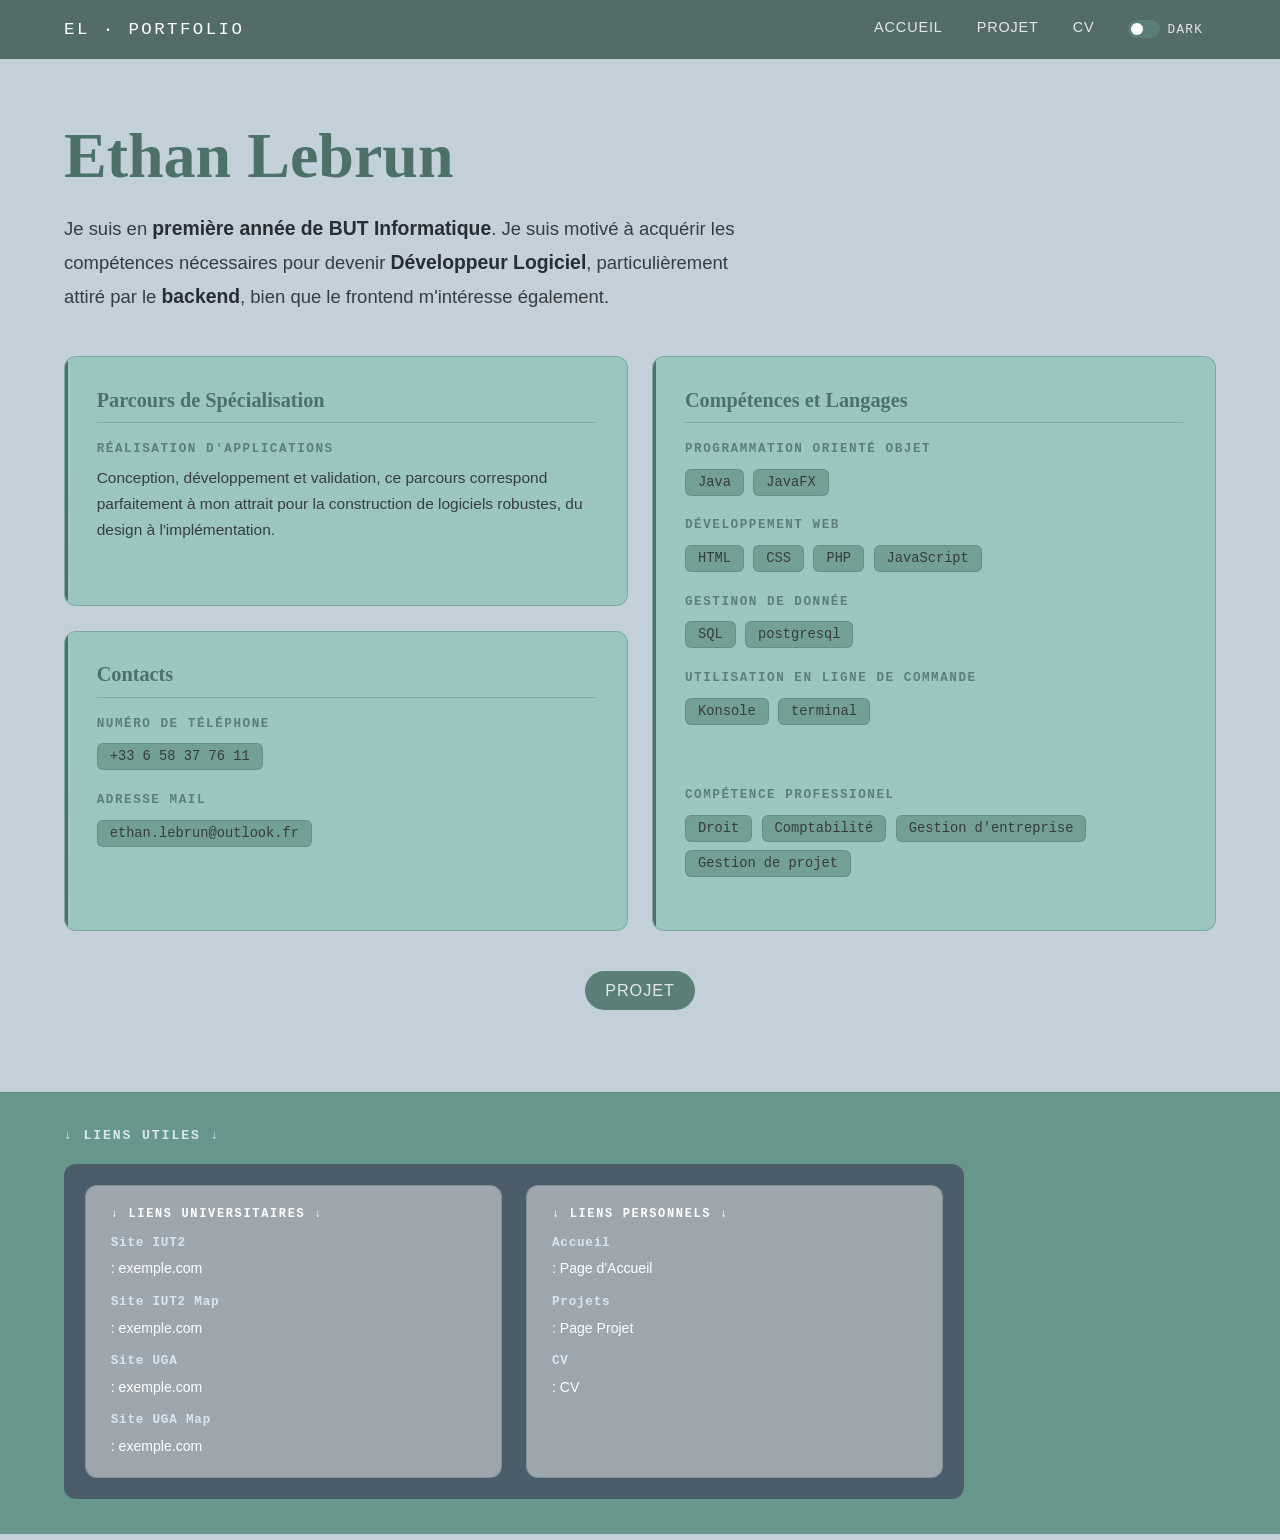
==== index.html @ 70934e42 "Rename Index.html to index.html" ====
<!DOCTYPE html>
<html lang="fr">
<head>
  <meta charset="UTF-8">
  <meta name="viewport" content="width=device-width, initial-scale=1.0">
  <title>Portfolio de Ethan Lebrun</title>
  <link rel="stylesheet" href="style.css">
</head>

<body>

  <header class="header">
    <nav class="menu">
      <span class="nav-logo">EL · Portfolio</span>
      <ul>
        <li><a href="Index.html">Accueil</a></li>
        <li><a href="Projet.html">Projet</a></li>
        <li><a href="CV.html">CV</a></li>
        <li>
          <button class="theme-toggle" id="themeToggle" aria-label="Activer le mode sombre">
            <div class="theme-toggle-track" id="toggleTrack">
              <div class="theme-toggle-thumb"></div>
            </div>
            <span class="theme-toggle-label" id="toggleLabel">Dark</span>
          </button>
        </li>
      </ul>
    </nav>
  </header>

  <main>
    <h1>Ethan Lebrun</h1>
    <p class="intro">
      Je suis en <strong>première année de BUT Informatique</strong>. Je suis motivé à acquérir les compétences nécessaires
      pour devenir <strong>Développeur Logiciel</strong>, particulièrement attiré par le
      <strong>backend</strong>, bien que le frontend m'intéresse également.
    </p>

    <div class="main-grid-box">

      <div id="box1" class="Box">
        <h2>Parcours de Spécialisation</h2>
        <h3>Réalisation d'applications</h3>
        <p>Conception, développement et validation, ce parcours correspond parfaitement à
          mon attrait pour la construction de logiciels robustes, du design à l'implémentation.</p>
      </div>

      <div id="box2" class="Box">
        <h2>Contacts</h2>
        <div class="categorie">
          <h3>Numéro de Téléphone</h3>
          <p>+33 6 58 37 76 11</p>
        </div>
        <div class="categorie">
          <h3>Adresse Mail</h3>
          <p>ethan.lebrun@outlook.fr</p>
        </div>
      </div>

      <div id="box3" class="Box">
        <h2>Compétences et Langages</h2>
        <div class="categorie">
          <h3>Programmation Orienté Objet</h3>
          <p>Java</p>
          <p>JavaFX</p>
        </div>
        <div class="categorie">
          <h3>Développement Web</h3>
          <p>HTML</p>
          <p>CSS</p>
          <p>PHP</p>
          <p>JavaScript</p>
        </div>
        <div class="categorie">
          <h3>Gestinon de Donnée</h3>
          <p>SQL</p>
          <p>postgresql</p>
        </div>
        <div class="categorie">
          <h3>Utilisation en ligne de commande</h3>
          <p>Konsole</p>
          <p>terminal</p>
        </div>
        <br>
        <div class="categorie">
          <h3>Compétence professionel</h3>
          <p>Droit</p>
          <p>Comptabilité</p>
          <p>Gestion d'entreprise</p>
          <p>Gestion de projet</p>
        </div>
      </div>
    </div>
    <div class="zoneboutondubas">
      <a href="Projet.html" class="boutondubas">Projet</a>
    </div>
    
  </main>

  <footer class="footer">
    <div class="footer-container">
      <h2 class="footer-link-title">↓ Liens utiles ↓</h2>
      <div class="footer-link-background">

        <div class="link-box">
          <h3 class="footer-link-title">↓ Liens universitaires ↓</h3>
          <ul>
            <li><b>Site IUT2</b></li>
            <li><a href="http://exemple.com">: exemple.com</a></li>
            <li><b>Site IUT2 Map</b></li>
            <li><a href="http://exemple.com">: exemple.com</a></li>
            <li><b>Site UGA</b></li>
            <li><a href="http://exemple.com">: exemple.com</a></li>
            <li><b>Site UGA Map</b></li>
            <li><a href="http://exemple.com">: exemple.com</a></li>
          </ul>
        </div>

        <div class="link-box">
          <h3 class="footer-link-title">↓ Liens personnels ↓</h3>
          <ul>
            <li><b>Accueil</b></li>
            <li><a href="Index.html">: Page d'Accueil</a></li>
            <li><b>Projets</b></li>
            <li><a href="Projet.html">: Page Projet</a></li>
            <li><b>CV</b></li>
            <li><a href="CV.html">: CV</a></li>
          </ul>
        </div>

      </div>
    </div>
  </footer>








  <!-- script mode sombre -->
<script>
  const toggle = document.getElementById('themeToggle');
  const track = document.getElementById('toggleTrack');
  const label = document.getElementById('toggleLabel');
  let dark = false;
  toggle.addEventListener('click', () => {
    dark = !dark;
    document.body.classList.toggle('dark-mode', dark);
    track.classList.toggle('on', dark);
    label.textContent = dark ? 'Light' : 'Dark';
  });
</script>
<!-- script mode sombre -->



</body>
</html>
---- style.css ----
/* ══════════════════════════════════════════
   VARIABLES
══════════════════════════════════════════ */
:root {
  --bg:            #C3CFD9;       /* --color-fond */
  --bg-card:       #9BC6BF;       /* --color-fond-box */
  --bg-surface:    #729F96;       /* --color-box-text-box */
  --jade:          #4C716A;       /* --color-border / fond header */
  --jade-dim:      #536C67;       /* --color-fond-box-header */
  --jade-glow:     rgba(76,113,106,.15);
  --text:          #282e33;       /* --color-text-dark */
  --text-muted:    #373c40;       /* --color-text */
  --text-faint:    #5B7F78;       /* --color-box-text-box */
  --text-bright:   #FFFFFF;       /* --color-text-bright */
  --text-highlight:#e4e7ea;       /* --color-text-highlight-box */
  --border:        rgba(76,113,106,.35);
  --border-hover:  rgba(76,113,106,.75);

  /* Footer */
  --bg-footer:     #67968D;       /* --color-fond-footer */
  --bg-footer-top: #4B5C6B;       /* --color-fond-topBox-footer */
  --text-footer:   #D8E5F0;       /* --color-text-light-footer */
  --text-footer-m: #9DA6AD;       /* --color-text-box-footer */

  --radius:        12px;
}
/*-----------------------------------------------MODE SOMBRE-----------------------------------------------*/
body.dark-mode {
  --bg:           #141B1E;
  --bg-card:      #1C2529;
  --bg-surface:   #232E33;
  --jade:         #5FBFAD;
  --jade-dim:     #3A8A7A;
  --jade-glow:    rgba(95,191,173,.12);
  --text:         #D4E0E4;
  --text-muted:   #7A9099;
  --text-faint:   #3E5560;
  --border:       rgba(95,191,173,.18);
  --border-hover: rgba(95,191,173,.55);
  
}

body.dark-mode {
  --bg:            #141B1E;
  --bg-card:       #1C2529;
  --bg-surface:    #232E33;
  --jade:          #5FBFAD;
  --jade-dim:      #3A8A7A;
  --jade-glow:     rgba(95,191,173,.12);
  --text:          #D4E0E4;
  --text-muted:    #7A9099;
  --text-faint:    #3E5560;
  --border:        rgba(95,191,173,.18);
  --border-hover:  rgba(95,191,173,.55);

  --bg-footer:     #0F1719;
  --bg-footer-top: #1A2428;
  --text-footer:   #A8C4CC;
  --text-footer-m: #3E5560;
}

.theme-toggle {
  display: flex;
  align-items: center;
  gap: 8px;
  background: transparent;
  border: 1px solid var(--border);
  border-radius: 40px;
  padding: 5px 12px;
  cursor: pointer;
  transition: border-color .2s, background .2s;
}
.theme-toggle:hover {
  border-color: var(--border-hover);
  background: rgba(228,231,234,.1);
}
.theme-toggle-track {
  width: 32px;
  height: 18px;
  border-radius: 9px;
  background: var(--text-faint);
  position: relative;
  transition: background .3s;
  flex-shrink: 0;
}
.theme-toggle-track.on { background: var(--jade); }
.theme-toggle-thumb {
  position: absolute;
  top: 3px; left: 3px;
  width: 12px; height: 12px;
  border-radius: 50%;
  background: var(--text-bright);
  transition: transform .3s;
}
.theme-toggle-track.on .theme-toggle-thumb { transform: translateX(14px); }
.theme-toggle-label {
  font-family: 'DM Mono', monospace;
  font-size: .72rem;
  letter-spacing: .1em;
  text-transform: uppercase;
  color: var(--text-highlight);
}
/*-----------------------------------------------MODE SOMBRE-----------------------------------------------*/

*{
  font-size: 1.10rem;
}
/* ══════════════════════════════════════════
   RESET / BASE
══════════════════════════════════════════ */
*, *::before, *::after { box-sizing: border-box; margin: 0; padding: 0; }

body {
  font-family: 'DM Sans', sans-serif;
  background: var(--bg);
  color: var(--text);
  min-height: 100vh;
}

/* ══════════════════════════════════════════
   HEADER
══════════════════════════════════════════ */
.header {
  position: sticky;
  top: 0;
  z-index: 100;
  background: var(--jade-dim);
  border-bottom: 1px solid var(--border);
  padding: 0 clamp(1.5rem, 5vw, 4rem);
}

.menu {
  display: flex;
  align-items: center;
  justify-content: space-between;
  height: 58px;
}

.nav-logo {
  font-family: 'DM Mono', monospace;
  font-size: .99rem;
  letter-spacing: .14em;
  text-transform: uppercase;
  color: var(--text-bright);
}

.menu ul {
  display: flex;
  gap: 6px;
  list-style: none;
}

.menu ul li a {
  font-size: .82rem;
  font-weight: 500;
  letter-spacing: .06em;
  text-transform: uppercase;
  color: var(--text-highlight);
  text-decoration: none;
  padding: 6px 14px;
  border-radius: 40px;
  transition: color .2s, background .2s;
}

.menu ul li a:hover {
  color: var(--text);
  background: rgba(228,231,234,.2);
}

/* ══════════════════════════════════════════
   MAIN
══════════════════════════════════════════ */
main {
  padding: clamp(2rem, 5vw, 3.5rem) clamp(1.5rem, 5vw, 4rem);
}

main h1 {
  font-family: 'Playfair Display', serif;
  font-size: clamp(2.2rem, 5vw, 3.8rem);
  font-weight: 700;
  color: var(--jade);
  margin-bottom: 1.2rem;
  line-height: 1.1;
}

main h1 em { font-style: italic; color: var(--jade); }

p.intro {
  font-size: clamp(.9rem, 1.5vw, 1.05rem);
  line-height: 1.75;
  color: var(--text-muted);
  max-width: 680px;
  margin-bottom: 2.4rem;
}

p.intro strong { color: var(--text); font-weight: 600; ;}

/* ══════════════════════════════════════════
   GRID PRINCIPALE (3 BOXES)
══════════════════════════════════════════ */
.main-grid-box {
  display: grid;
  grid-template-columns: 1fr 1fr;
  grid-template-rows: auto auto;
  gap: 1.4rem;
}

#box1 { grid-column: 1 / 2; grid-row: 1 / 2; }
#box2 { grid-column: 1 / 2; grid-row: 2 / 3; }
#box3 { grid-column: 2 / 3; grid-row: 1 / 3; }

/* ══════════════════════════════════════════
   BOX
══════════════════════════════════════════ */
.Box {
  background: var(--bg-card);
  border: 1px solid var(--border);
  border-radius: var(--radius);
  padding: 1.8rem;
  transition: border-color .25s, transform .25s;
  position: relative;
  overflow: hidden;
}

/* barre accent gauche */
.Box::before {
  content: '';
  position: absolute;
  top: 0; left: 0;
  width: 3px; height: 100%;
  background: linear-gradient(to bottom, var(--jade), var(--jade-dim));
}

.Box:hover {
  border-color: var(--border-hover);
  transform: translateY(-3px);
}

.Box h2 {
  font-family: 'Playfair Display', serif;
  font-size: 1.15rem;
  font-weight: 700;
  color: var(--jade);
  margin-bottom: .9rem;
  padding-bottom: .6rem;
  border-bottom: 1px solid var(--border);
}

.Box h3 {
  font-family: 'DM Mono', monospace;
  font-size: .72rem;
  letter-spacing: .12em;
  text-transform: uppercase;
  color: var(--text-faint);
  margin: 1rem 0 .5rem;
}

.Box > p,
.Box > h3 + p {
  font-size: .88rem;
  line-height: 1.7;
  color: var(--text-muted);
}

/* ══════════════════════════════════════════
   CATEGORIE (items dans une box)
══════════════════════════════════════════ */
.categorie {
  margin-bottom: 1rem;
}

.categorie p {
  font-family: 'DM Mono', monospace;
  font-size: .78rem;
  color: var(--text-muted);
  background: var(--bg-surface);
  border: 1px solid var(--border);
  border-radius: 6px;
  padding: 5px 12px;
  margin: 4px 0;
  transition: border-color .2s, color .2s;
  display: inline-block;
  margin-right: 4px;
}

.categorie p:hover {
  border-color: var(--jade-dim);
  color: var(--jade);
}








.boutondubas
{
  font-size: .92rem;
  font-weight: 500;
  letter-spacing: .06em;
  text-transform: uppercase;
  color: var(--text-highlight);
  text-decoration: none;
  padding: 10px 20px;
  border-radius: 40px;
  transition: color .2s, background .2s;

  justify-content: center;
  margin: 20px;
  margin-top: 40px;
  background-color: var(--text-faint);
}
.zoneboutondubas{
  display: flex;
  justify-content: center;
}
  .boutondubas:hover {
  color: var(--text);
  background: rgba(228,231,234,.2);
}


/* ══════════════════════════════════════════
   FOOTER
══════════════════════════════════════════ */
.footer {
  background: var(--bg-footer);
  border-top: 1px solid var(--border);
  padding: 2rem clamp(1.5rem, 5vw, 4rem);
}

.footer-container { max-width: 900px; }

.footer-link-title {
  font-family: 'DM Mono', monospace;
  font-size: .75rem;
  letter-spacing: .14em;
  text-transform: uppercase;
  color: var(--text-footer);
  margin-bottom: 1.2rem;
}

.footer-link-background {
  display: flex;
  gap: 1.4rem;
  flex-wrap: wrap;
  background: var(--bg-footer-top);
  padding: 1.2rem;
  border-radius: var(--radius);
}

.link-box {
  background: var(--text-footer-m);
  border: 1px solid var(--border);
  border-radius: var(--radius);
  padding: 1.2rem 1.4rem;
  flex: 1;
  min-width: 200px;
}

.link-box .footer-link-title {
  font-size: .68rem;
  margin-bottom: .8rem;
  color: var(--text-bright);
}

.link-box ul {
  list-style: none;
  display: flex;
  flex-direction: column;
  gap: .3rem;
}

.link-box ul li b {
  font-family: 'DM Mono', monospace;
  font-size: .72rem;
  letter-spacing: .06em;
  color: var(--text-footer);
  display: block;
  margin-top: .6rem;
}

.link-box ul li:first-child b { margin-top: 0; }

.link-box ul li a {
  font-size: .8rem;
  color: var(--text-bright);
  text-decoration: none;
  transition: color .2s;
}

.link-box ul li a:hover { text-decoration: underline; }

/* ══════════════════════════════════════════
   RESPONSIVE
══════════════════════════════════════════ */
@media (max-width: 700px) {
  .main-grid-box {
    grid-template-columns: 1fr;
  }
  #box1, #box2, #box3 {
    grid-column: 1 / 2;
    grid-row: auto;
  }
}

/* ══════════════════════════════════════════
   PAGE PROJETS
══════════════════════════════════════════ */
.projet-list {
  display: flex;
  flex-direction: column;
  gap: 2rem;
}

.projet-card {
  background: var(--bg-card);
  border: 1px solid var(--border);
  border-radius: var(--radius);
  display: flex;
  gap: 0;
  overflow: hidden;
  transition: border-color .25s, transform .25s;
  position: relative;
}

/* barre accent gauche identique aux Box */
.projet-card::before {
  content: '';
  position: absolute;
  top: 0; left: 0;
  width: 3px; height: 100%;
  background: linear-gradient(to bottom, var(--jade), var(--jade-dim));
  z-index: 1;
}

.projet-card:hover {
  border-color: var(--border-hover);
  transform: translateY(-3px);
}

/* ── Zone image ── */
.projet-img-wrap {
  flex: 0 0 450px;          /* largeur fixe, ne rétrécit pas */
  min-height: 220px;        /* hauteur minimale garantie */
  position: relative;
  background: var(--bg-surface);
  overflow: hidden;
}

.projet-img {
  position: absolute;
  inset: 0;
  width: 100%;
  height: 100%;
  object-fit: cover;        /* remplit sans déformer, crop si besoin */
  object-position: center;
  display: block;
}

/* Quand l'image est absente (src vide) on la cache et le placeholder prend la place */
.projet-img--empty,
.projet-img[src=""] {
  display: none;
}

.projet-img-placeholder {
  position: absolute;
  inset: 0;
  display: flex;
  align-items: center;
  justify-content: center;
  font-family: 'DM Mono', monospace;
  font-size: .75rem;
  letter-spacing: .14em;
  text-transform: uppercase;
  color: var(--text-faint);
  pointer-events: none;
}

/* Cache le placeholder quand une vraie image est chargée */
.projet-img:not([src=""]) ~ .projet-img-placeholder {
  opacity: 0;
}

/* ── Contenu texte ── */
.projet-content {
  padding: 1.8rem;
  display: flex;
  flex-direction: column;
  gap: .8rem;
  flex: 1;
}

.projet-content h2 {
  font-family: 'Playfair Display', serif;
  font-size: 1.15rem;
  font-weight: 700;
  color: var(--jade);
  padding-bottom: .6rem;
  border-bottom: 1px solid var(--border);
}

.projet-content p {
  font-size: .88rem;
  line-height: 1.75;
  color: var(--text-muted);
}

.projet-time {
  font-family: 'DM Mono', monospace;
  font-size: .75rem !important;
  color: var(--text-faint) !important;
  margin-top: auto;          /* pousse vers le bas */
}

/* ── Tags ── */
.projet-tags {
  display: flex;
  flex-wrap: wrap;
  gap: 6px;
}

.projet-tags span {
  font-family: 'DM Mono', monospace;
  font-size: .75rem;
  color: var(--text-muted);
  background: var(--bg-surface);
  border: 1px solid var(--border);
  border-radius: 6px;
  padding: 4px 10px;
  transition: border-color .2s, color .2s;
}

.projet-tags span:hover {
  border-color: var(--jade-dim);
  color: var(--jade);
}

/* ── Responsive projets ── */
@media (max-width: 700px) {
  .projet-card {
    flex-direction: column;
  }

  .projet-img-wrap {
    flex: none;
    width: 100%;
    min-height: 180px;
  }
}
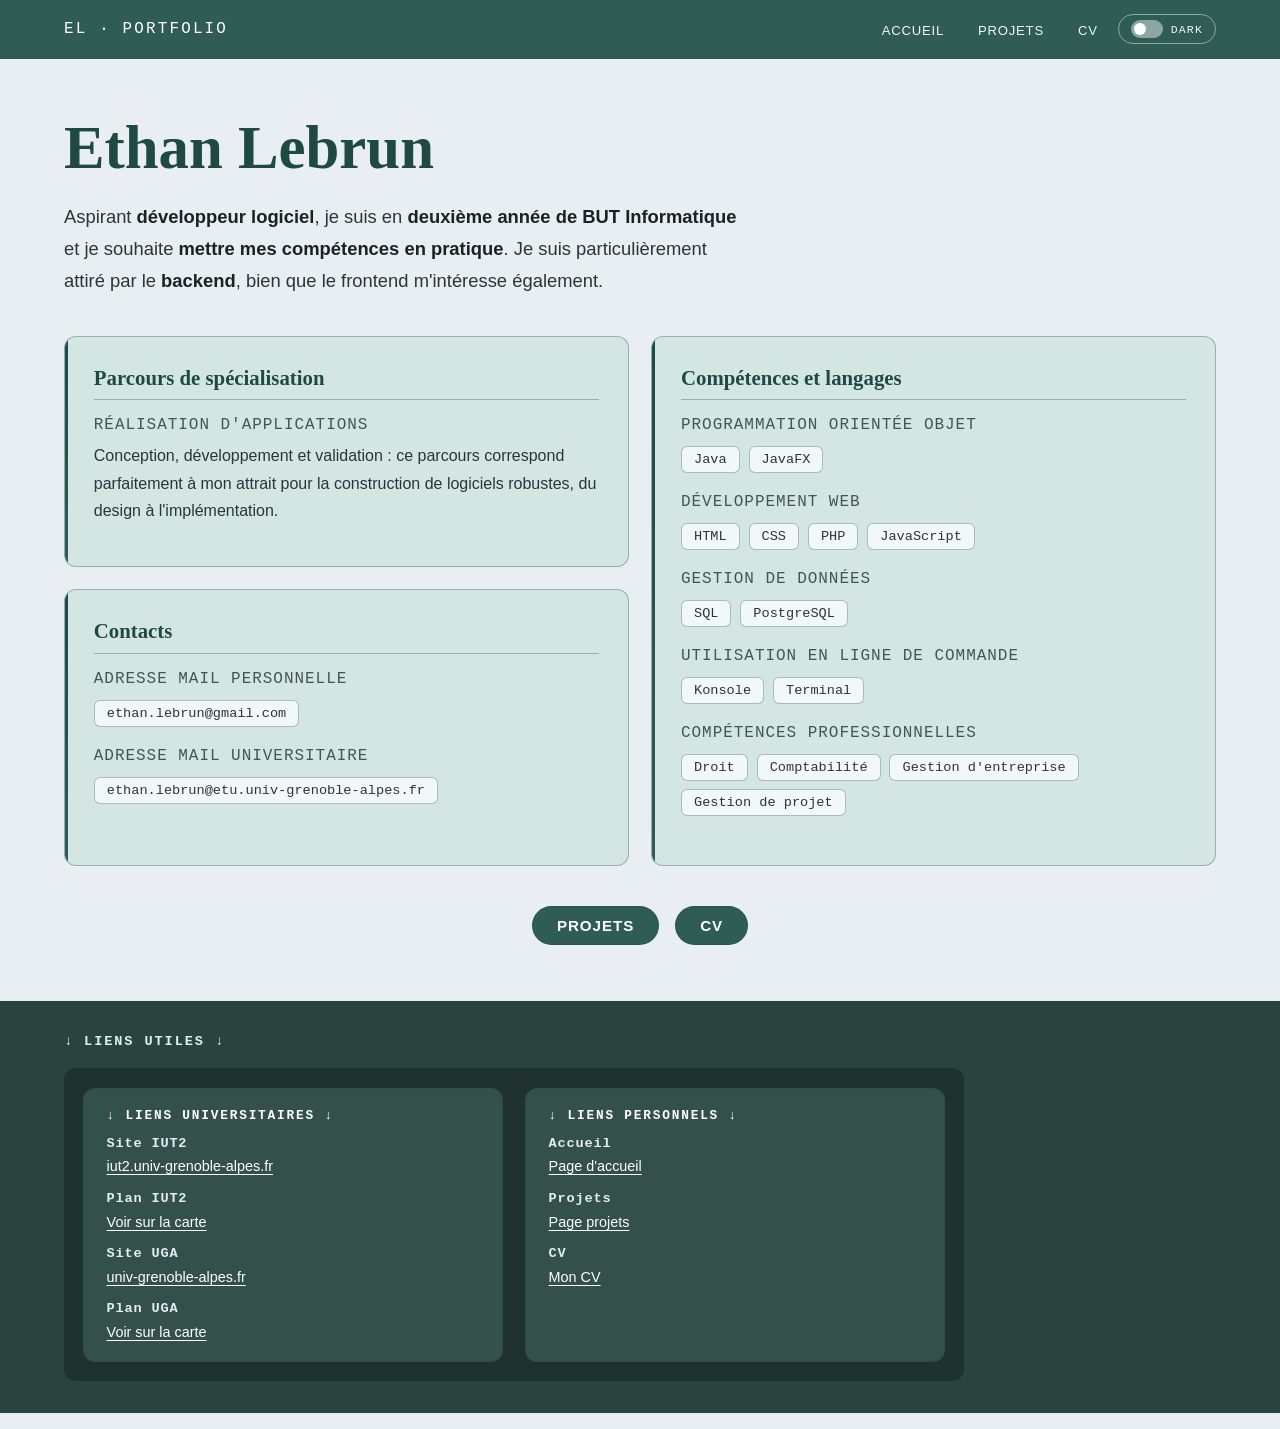
==== commit 2da96793: "grosse modification (remarque prof) modification de la plupart des fichiers pour adapté au remarque" ====
--- a/index.html
+++ b/index.html
@@ -13,8 +13,8 @@
     <nav class="menu">
       <span class="nav-logo">EL · Portfolio</span>
       <ul>
-        <li><a href="Index.html">Accueil</a></li>
-        <li><a href="Projet.html">Projet</a></li>
+        <li><a href="index.html">Accueil</a></li>
+        <li><a href="Projet.html">Projets</a></li>
         <li><a href="CV.html">CV</a></li>
         <li>
           <button class="theme-toggle" id="themeToggle" aria-label="Activer le mode sombre">
@@ -31,59 +31,58 @@
   <main>
     <h1>Ethan Lebrun</h1>
     <p class="intro">
-      Je suis en <strong>première année de BUT Informatique</strong>. Je suis motivé à acquérir les compétences nécessaires
-      pour devenir <strong>Développeur Logiciel</strong>, particulièrement attiré par le
+      Aspirant <strong>développeur logiciel</strong>, je suis en <strong>deuxième année de BUT Informatique</strong>
+      et je souhaite <strong>mettre mes compétences en pratique</strong>. Je suis particulièrement attiré par le
       <strong>backend</strong>, bien que le frontend m'intéresse également.
     </p>
 
     <div class="main-grid-box">
 
       <div id="box1" class="Box">
-        <h2>Parcours de Spécialisation</h2>
+        <h2>Parcours de spécialisation</h2>
         <h3>Réalisation d'applications</h3>
-        <p>Conception, développement et validation, ce parcours correspond parfaitement à
+        <p>Conception, développement et validation : ce parcours correspond parfaitement à
           mon attrait pour la construction de logiciels robustes, du design à l'implémentation.</p>
       </div>
 
       <div id="box2" class="Box">
         <h2>Contacts</h2>
         <div class="categorie">
-          <h3>Numéro de Téléphone</h3>
-          <p>+33 6 58 37 76 11</p>
+          <h3>Adresse mail personnelle</h3>
+          <p>ethan.lebrun@gmail.com</p>
         </div>
         <div class="categorie">
-          <h3>Adresse Mail</h3>
-          <p>ethan.lebrun@outlook.fr</p>
+          <h3>Adresse mail universitaire</h3>
+          <p>ethan.lebrun@etu.univ-grenoble-alpes.fr</p>
         </div>
       </div>
 
       <div id="box3" class="Box">
-        <h2>Compétences et Langages</h2>
+        <h2>Compétences et langages</h2>
         <div class="categorie">
-          <h3>Programmation Orienté Objet</h3>
+          <h3>Programmation orientée objet</h3>
           <p>Java</p>
           <p>JavaFX</p>
         </div>
         <div class="categorie">
-          <h3>Développement Web</h3>
+          <h3>Développement web</h3>
           <p>HTML</p>
           <p>CSS</p>
           <p>PHP</p>
           <p>JavaScript</p>
         </div>
         <div class="categorie">
-          <h3>Gestinon de Donnée</h3>
+          <h3>Gestion de données</h3>
           <p>SQL</p>
-          <p>postgresql</p>
+          <p>PostgreSQL</p>
         </div>
         <div class="categorie">
           <h3>Utilisation en ligne de commande</h3>
           <p>Konsole</p>
-          <p>terminal</p>
+          <p>Terminal</p>
         </div>
-        <br>
         <div class="categorie">
-          <h3>Compétence professionel</h3>
+          <h3>Compétences professionnelles</h3>
           <p>Droit</p>
           <p>Comptabilité</p>
           <p>Gestion d'entreprise</p>
@@ -91,10 +90,11 @@
         </div>
       </div>
     </div>
+
     <div class="zoneboutondubas">
-      <a href="Projet.html" class="boutondubas">Projet</a>
+      <a href="Projet.html" class="boutondubas">Projets</a>
+      <a href="CV.html" class="boutondubas">CV</a>
     </div>
-    
   </main>
 
   <footer class="footer">
@@ -106,13 +106,13 @@
           <h3 class="footer-link-title">↓ Liens universitaires ↓</h3>
           <ul>
             <li><b>Site IUT2</b></li>
-            <li><a href="http://exemple.com">: exemple.com</a></li>
-            <li><b>Site IUT2 Map</b></li>
-            <li><a href="http://exemple.com">: exemple.com</a></li>
+            <li><a href="https://iut2.univ-grenoble-alpes.fr" target="_blank" rel="noopener">iut2.univ-grenoble-alpes.fr</a></li>
+            <li><b>Plan IUT2</b></li>
+            <li><a href="https://www.google.com/maps/search/?api=1&query=IUT2+Grenoble" target="_blank" rel="noopener">Voir sur la carte</a></li>
             <li><b>Site UGA</b></li>
-            <li><a href="http://exemple.com">: exemple.com</a></li>
-            <li><b>Site UGA Map</b></li>
-            <li><a href="http://exemple.com">: exemple.com</a></li>
+            <li><a href="https://www.univ-grenoble-alpes.fr" target="_blank" rel="noopener">univ-grenoble-alpes.fr</a></li>
+            <li><b>Plan UGA</b></li>
+            <li><a href="https://www.google.com/maps/search/?api=1&query=Universit%C3%A9+Grenoble+Alpes+campus" target="_blank" rel="noopener">Voir sur la carte</a></li>
           </ul>
         </div>
 
@@ -120,11 +120,11 @@
           <h3 class="footer-link-title">↓ Liens personnels ↓</h3>
           <ul>
             <li><b>Accueil</b></li>
-            <li><a href="Index.html">: Page d'Accueil</a></li>
+            <li><a href="index.html">Page d'accueil</a></li>
             <li><b>Projets</b></li>
-            <li><a href="Projet.html">: Page Projet</a></li>
+            <li><a href="Projet.html">Page projets</a></li>
             <li><b>CV</b></li>
-            <li><a href="CV.html">: CV</a></li>
+            <li><a href="CV.html">Mon CV</a></li>
           </ul>
         </div>
 
@@ -132,29 +132,6 @@
     </div>
   </footer>
 
-
-
-
-
-
-
-
-  <!-- script mode sombre -->
-<script>
-  const toggle = document.getElementById('themeToggle');
-  const track = document.getElementById('toggleTrack');
-  const label = document.getElementById('toggleLabel');
-  let dark = false;
-  toggle.addEventListener('click', () => {
-    dark = !dark;
-    document.body.classList.toggle('dark-mode', dark);
-    track.classList.toggle('on', dark);
-    label.textContent = dark ? 'Light' : 'Dark';
-  });
-</script>
-<!-- script mode sombre -->
-
-
-
+  <script src="script.js"></script>
 </body>
 </html>
--- a/style.css
+++ b/style.css
@@ -1,62 +1,46 @@
 /* ══════════════════════════════════════════
-   VARIABLES
+   VARIABLES (palette à contraste renforcé)
 ══════════════════════════════════════════ */
 :root {
-  --bg:            #C3CFD9;       /* --color-fond */
-  --bg-card:       #9BC6BF;       /* --color-fond-box */
-  --bg-surface:    #729F96;       /* --color-box-text-box */
-  --jade:          #4C716A;       /* --color-border / fond header */
-  --jade-dim:      #536C67;       /* --color-fond-box-header */
-  --jade-glow:     rgba(76,113,106,.15);
-  --text:          #282e33;       /* --color-text-dark */
-  --text-muted:    #373c40;       /* --color-text */
-  --text-faint:    #5B7F78;       /* --color-box-text-box */
-  --text-bright:   #FFFFFF;       /* --color-text-bright */
-  --text-highlight:#e4e7ea;       /* --color-text-highlight-box */
-  --border:        rgba(76,113,106,.35);
-  --border-hover:  rgba(76,113,106,.75);
+  --bg:            #E8EEF2;
+  --bg-card:       #D4E6E2;
+  --bg-surface:    #F2F8F7;
+  --jade:          #1F4A42;       /* titres, accents */
+  --jade-dim:      #2F5D55;       /* header, boutons */
+  --text:          #1B2226;
+  --text-muted:    #2C3439;
+  --text-faint:    #43574F;
+  --text-bright:   #FFFFFF;
+  --text-highlight:#F2F5F7;
+  --border:        rgba(31,74,66,.35);
+  --border-hover:  rgba(31,74,66,.75);
 
   /* Footer */
-  --bg-footer:     #67968D;       /* --color-fond-footer */
-  --bg-footer-top: #4B5C6B;       /* --color-fond-topBox-footer */
-  --text-footer:   #D8E5F0;       /* --color-text-light-footer */
-  --text-footer-m: #9DA6AD;       /* --color-text-box-footer */
+  --bg-footer:     #2A433E;
+  --bg-footer-top: #1F322F;
+  --bg-link-box:   #34504A;
+  --text-footer:   #E3EEF4;
 
   --radius:        12px;
 }
-/*-----------------------------------------------MODE SOMBRE-----------------------------------------------*/
-body.dark-mode {
-  --bg:           #141B1E;
-  --bg-card:      #1C2529;
-  --bg-surface:   #232E33;
-  --jade:         #5FBFAD;
-  --jade-dim:     #3A8A7A;
-  --jade-glow:    rgba(95,191,173,.12);
-  --text:         #D4E0E4;
-  --text-muted:   #7A9099;
-  --text-faint:   #3E5560;
-  --border:       rgba(95,191,173,.18);
-  --border-hover: rgba(95,191,173,.55);
-  
-}
-
+
+/* ═════════════ MODE SOMBRE ═════════════ */
 body.dark-mode {
   --bg:            #141B1E;
   --bg-card:       #1C2529;
-  --bg-surface:    #232E33;
-  --jade:          #5FBFAD;
-  --jade-dim:      #3A8A7A;
-  --jade-glow:     rgba(95,191,173,.12);
-  --text:          #D4E0E4;
-  --text-muted:    #7A9099;
-  --text-faint:    #3E5560;
-  --border:        rgba(95,191,173,.18);
-  --border-hover:  rgba(95,191,173,.55);
+  --bg-surface:    #263238;
+  --jade:          #6FD0BE;
+  --jade-dim:      #1E4F46;
+  --text:          #E3ECEF;
+  --text-muted:    #BCCBD1;
+  --text-faint:    #93A7AF;
+  --border:        rgba(111,208,190,.25);
+  --border-hover:  rgba(111,208,190,.6);
 
   --bg-footer:     #0F1719;
   --bg-footer-top: #1A2428;
-  --text-footer:   #A8C4CC;
-  --text-footer-m: #3E5560;
+  --bg-link-box:   #25343A;
+  --text-footer:   #C3D8DF;
 }
 
 .theme-toggle {
@@ -64,21 +48,18 @@
   align-items: center;
   gap: 8px;
   background: transparent;
-  border: 1px solid var(--border);
+  border: 1px solid rgba(255,255,255,.45);
   border-radius: 40px;
   padding: 5px 12px;
   cursor: pointer;
-  transition: border-color .2s, background .2s;
-}
-.theme-toggle:hover {
-  border-color: var(--border-hover);
-  background: rgba(228,231,234,.1);
-}
+  transition: background .2s;
+}
+.theme-toggle:hover { background: rgba(255,255,255,.15); }
 .theme-toggle-track {
   width: 32px;
   height: 18px;
   border-radius: 9px;
-  background: var(--text-faint);
+  background: rgba(255,255,255,.45);
   position: relative;
   transition: background .3s;
   flex-shrink: 0;
@@ -100,11 +81,7 @@
   text-transform: uppercase;
   color: var(--text-highlight);
 }
-/*-----------------------------------------------MODE SOMBRE-----------------------------------------------*/
-
-*{
-  font-size: 1.10rem;
-}
+
 /* ══════════════════════════════════════════
    RESET / BASE
 ══════════════════════════════════════════ */
@@ -112,9 +89,15 @@
 
 body {
   font-family: 'DM Sans', sans-serif;
+  font-size: 1.1rem;
   background: var(--bg);
   color: var(--text);
   min-height: 100vh;
+}
+
+a:focus-visible, button:focus-visible, summary:focus-visible {
+  outline: 3px solid var(--jade);
+  outline-offset: 2px;
 }
 
 /* ══════════════════════════════════════════
@@ -148,6 +131,7 @@
   display: flex;
   gap: 6px;
   list-style: none;
+  align-items: center;
 }
 
 .menu ul li a {
@@ -159,12 +143,12 @@
   text-decoration: none;
   padding: 6px 14px;
   border-radius: 40px;
-  transition: color .2s, background .2s;
+  transition: background .2s;
 }
 
 .menu ul li a:hover {
-  color: var(--text);
-  background: rgba(228,231,234,.2);
+  color: var(--text-bright);
+  background: rgba(255,255,255,.2);
 }
 
 /* ══════════════════════════════════════════
@@ -183,17 +167,15 @@
   line-height: 1.1;
 }
 
-main h1 em { font-style: italic; color: var(--jade); }
-
 p.intro {
-  font-size: clamp(.9rem, 1.5vw, 1.05rem);
+  font-size: clamp(1rem, 1.5vw, 1.15rem);
   line-height: 1.75;
   color: var(--text-muted);
   max-width: 680px;
   margin-bottom: 2.4rem;
 }
 
-p.intro strong { color: var(--text); font-weight: 600; ;}
+p.intro strong { color: var(--text); font-weight: 700; }
 
 /* ══════════════════════════════════════════
    GRID PRINCIPALE (3 BOXES)
@@ -209,20 +191,16 @@
 #box2 { grid-column: 1 / 2; grid-row: 2 / 3; }
 #box3 { grid-column: 2 / 3; grid-row: 1 / 3; }
 
-/* ══════════════════════════════════════════
-   BOX
-══════════════════════════════════════════ */
+/* BOX (aucun effet au survol : non cliquable) */
 .Box {
   background: var(--bg-card);
   border: 1px solid var(--border);
   border-radius: var(--radius);
   padding: 1.8rem;
-  transition: border-color .25s, transform .25s;
   position: relative;
   overflow: hidden;
 }
 
-/* barre accent gauche */
 .Box::before {
   content: '';
   position: absolute;
@@ -231,14 +209,9 @@
   background: linear-gradient(to bottom, var(--jade), var(--jade-dim));
 }
 
-.Box:hover {
-  border-color: var(--border-hover);
-  transform: translateY(-3px);
-}
-
 .Box h2 {
   font-family: 'Playfair Display', serif;
-  font-size: 1.15rem;
+  font-size: 1.3rem;
   font-weight: 700;
   color: var(--jade);
   margin-bottom: .9rem;
@@ -246,10 +219,12 @@
   border-bottom: 1px solid var(--border);
 }
 
+/* seconds titres plus grands */
 .Box h3 {
   font-family: 'DM Mono', monospace;
-  font-size: .72rem;
-  letter-spacing: .12em;
+  font-size: 1rem;
+  font-weight: 500;
+  letter-spacing: .06em;
   text-transform: uppercase;
   color: var(--text-faint);
   margin: 1rem 0 .5rem;
@@ -257,70 +232,49 @@
 
 .Box > p,
 .Box > h3 + p {
-  font-size: .88rem;
+  font-size: 1rem;
   line-height: 1.7;
   color: var(--text-muted);
 }
 
-/* ══════════════════════════════════════════
-   CATEGORIE (items dans une box)
-══════════════════════════════════════════ */
-.categorie {
-  margin-bottom: 1rem;
-}
+/* CATEGORIE (étiquettes non cliquables, sans effet) */
+.categorie { margin-bottom: 1rem; }
 
 .categorie p {
   font-family: 'DM Mono', monospace;
-  font-size: .78rem;
+  font-size: .85rem;
   color: var(--text-muted);
   background: var(--bg-surface);
   border: 1px solid var(--border);
   border-radius: 6px;
   padding: 5px 12px;
-  margin: 4px 0;
-  transition: border-color .2s, color .2s;
+  margin: 4px 4px 4px 0;
   display: inline-block;
-  margin-right: 4px;
-}
-
-.categorie p:hover {
-  border-color: var(--jade-dim);
-  color: var(--jade);
-}
-
-
-
-
-
-
-
-
-.boutondubas
-{
-  font-size: .92rem;
-  font-weight: 500;
+}
+
+/* BOUTONS DU BAS */
+.zoneboutondubas {
+  display: flex;
+  justify-content: center;
+  flex-wrap: wrap;
+  margin-top: 40px;
+  gap: 16px;
+}
+
+.boutondubas {
+  font-size: .95rem;
+  font-weight: 600;
   letter-spacing: .06em;
   text-transform: uppercase;
-  color: var(--text-highlight);
+  color: var(--text-bright);
   text-decoration: none;
-  padding: 10px 20px;
+  padding: 10px 24px;
   border-radius: 40px;
-  transition: color .2s, background .2s;
-
-  justify-content: center;
-  margin: 20px;
-  margin-top: 40px;
-  background-color: var(--text-faint);
-}
-.zoneboutondubas{
-  display: flex;
-  justify-content: center;
-}
-  .boutondubas:hover {
-  color: var(--text);
-  background: rgba(228,231,234,.2);
-}
-
+  background-color: var(--jade-dim);
+  border: 1px solid var(--border);
+  transition: filter .2s;
+}
+.boutondubas:hover { filter: brightness(1.25); }
 
 /* ══════════════════════════════════════════
    FOOTER
@@ -335,7 +289,7 @@
 
 .footer-link-title {
   font-family: 'DM Mono', monospace;
-  font-size: .75rem;
+  font-size: .85rem;
   letter-spacing: .14em;
   text-transform: uppercase;
   color: var(--text-footer);
@@ -352,7 +306,7 @@
 }
 
 .link-box {
-  background: var(--text-footer-m);
+  background: var(--bg-link-box);
   border: 1px solid var(--border);
   border-radius: var(--radius);
   padding: 1.2rem 1.4rem;
@@ -361,7 +315,7 @@
 }
 
 .link-box .footer-link-title {
-  font-size: .68rem;
+  font-size: .8rem;
   margin-bottom: .8rem;
   color: var(--text-bright);
 }
@@ -375,7 +329,7 @@
 
 .link-box ul li b {
   font-family: 'DM Mono', monospace;
-  font-size: .72rem;
+  font-size: .85rem;
   letter-spacing: .06em;
   color: var(--text-footer);
   display: block;
@@ -385,26 +339,13 @@
 .link-box ul li:first-child b { margin-top: 0; }
 
 .link-box ul li a {
-  font-size: .8rem;
-  color: var(--text-bright);
-  text-decoration: none;
-  transition: color .2s;
-}
-
-.link-box ul li a:hover { text-decoration: underline; }
-
-/* ══════════════════════════════════════════
-   RESPONSIVE
-══════════════════════════════════════════ */
-@media (max-width: 700px) {
-  .main-grid-box {
-    grid-template-columns: 1fr;
-  }
-  #box1, #box2, #box3 {
-    grid-column: 1 / 2;
-    grid-row: auto;
-  }
-}
+  font-size: .9rem;
+  color: var(--text-bright);
+  text-decoration: underline;
+  text-underline-offset: 3px;
+}
+
+.link-box ul li a:hover { text-decoration-thickness: 2px; }
 
 /* ══════════════════════════════════════════
    PAGE PROJETS
@@ -420,13 +361,10 @@
   border: 1px solid var(--border);
   border-radius: var(--radius);
   display: flex;
-  gap: 0;
   overflow: hidden;
-  transition: border-color .25s, transform .25s;
   position: relative;
 }
 
-/* barre accent gauche identique aux Box */
 .projet-card::before {
   content: '';
   position: absolute;
@@ -436,15 +374,10 @@
   z-index: 1;
 }
 
-.projet-card:hover {
-  border-color: var(--border-hover);
-  transform: translateY(-3px);
-}
-
-/* ── Zone image ── */
+/* Zone image */
 .projet-img-wrap {
-  flex: 0 0 450px;          /* largeur fixe, ne rétrécit pas */
-  min-height: 220px;        /* hauteur minimale garantie */
+  flex: 0 0 380px;
+  min-height: 220px;
   position: relative;
   background: var(--bg-surface);
   overflow: hidden;
@@ -455,15 +388,9 @@
   inset: 0;
   width: 100%;
   height: 100%;
-  object-fit: cover;        /* remplit sans déformer, crop si besoin */
+  object-fit: cover;
   object-position: center;
   display: block;
-}
-
-/* Quand l'image est absente (src vide) on la cache et le placeholder prend la place */
-.projet-img--empty,
-.projet-img[src=""] {
-  display: none;
 }
 
 .projet-img-placeholder {
@@ -473,19 +400,16 @@
   align-items: center;
   justify-content: center;
   font-family: 'DM Mono', monospace;
-  font-size: .75rem;
+  font-size: .85rem;
   letter-spacing: .14em;
   text-transform: uppercase;
   color: var(--text-faint);
   pointer-events: none;
 }
 
-/* Cache le placeholder quand une vraie image est chargée */
-.projet-img:not([src=""]) ~ .projet-img-placeholder {
-  opacity: 0;
-}
-
-/* ── Contenu texte ── */
+.projet-img ~ .projet-img-placeholder { opacity: 0; }
+
+/* Contenu texte */
 .projet-content {
   padding: 1.8rem;
   display: flex;
@@ -496,7 +420,7 @@
 
 .projet-content h2 {
   font-family: 'Playfair Display', serif;
-  font-size: 1.15rem;
+  font-size: 1.3rem;
   font-weight: 700;
   color: var(--jade);
   padding-bottom: .6rem;
@@ -504,19 +428,46 @@
 }
 
 .projet-content p {
-  font-size: .88rem;
+  font-size: 1rem;
   line-height: 1.75;
   color: var(--text-muted);
 }
 
 .projet-time {
   font-family: 'DM Mono', monospace;
-  font-size: .75rem !important;
+  font-size: .85rem !important;
   color: var(--text-faint) !important;
-  margin-top: auto;          /* pousse vers le bas */
-}
-
-/* ── Tags ── */
+}
+
+/* Version longue (clic) */
+.projet-details summary {
+  display: inline-block;
+  cursor: pointer;
+  list-style: none;
+  font-size: .85rem;
+  font-weight: 600;
+  letter-spacing: .05em;
+  text-transform: uppercase;
+  color: var(--text-bright);
+  background: var(--jade-dim);
+  padding: 7px 18px;
+  border-radius: 40px;
+  transition: filter .2s;
+}
+.projet-details summary::-webkit-details-marker { display: none; }
+.projet-details summary:hover { filter: brightness(1.25); }
+.projet-details .when-open { display: none; }
+.projet-details[open] .when-open { display: inline; }
+.projet-details[open] .when-closed { display: none; }
+
+.projet-long {
+  display: flex;
+  flex-direction: column;
+  gap: .8rem;
+  margin-top: 1rem;
+}
+
+/* Tags (non cliquables, sans effet) */
 .projet-tags {
   display: flex;
   flex-wrap: wrap;
@@ -525,29 +476,21 @@
 
 .projet-tags span {
   font-family: 'DM Mono', monospace;
-  font-size: .75rem;
+  font-size: .8rem;
   color: var(--text-muted);
   background: var(--bg-surface);
   border: 1px solid var(--border);
   border-radius: 6px;
   padding: 4px 10px;
-  transition: border-color .2s, color .2s;
-}
-
-.projet-tags span:hover {
-  border-color: var(--jade-dim);
-  color: var(--jade);
-}
-
-/* ── Responsive projets ── */
+}
+
+/* ══════════════════════════════════════════
+   RESPONSIVE
+══════════════════════════════════════════ */
 @media (max-width: 700px) {
-  .projet-card {
-    flex-direction: column;
-  }
-
-  .projet-img-wrap {
-    flex: none;
-    width: 100%;
-    min-height: 180px;
-  }
-}
+  .main-grid-box { grid-template-columns: 1fr; }
+  #box1, #box2, #box3 { grid-column: 1 / 2; grid-row: auto; }
+
+  .projet-card { flex-direction: column; }
+  .projet-img-wrap { flex: none; width: 100%; min-height: 180px; }
+}
